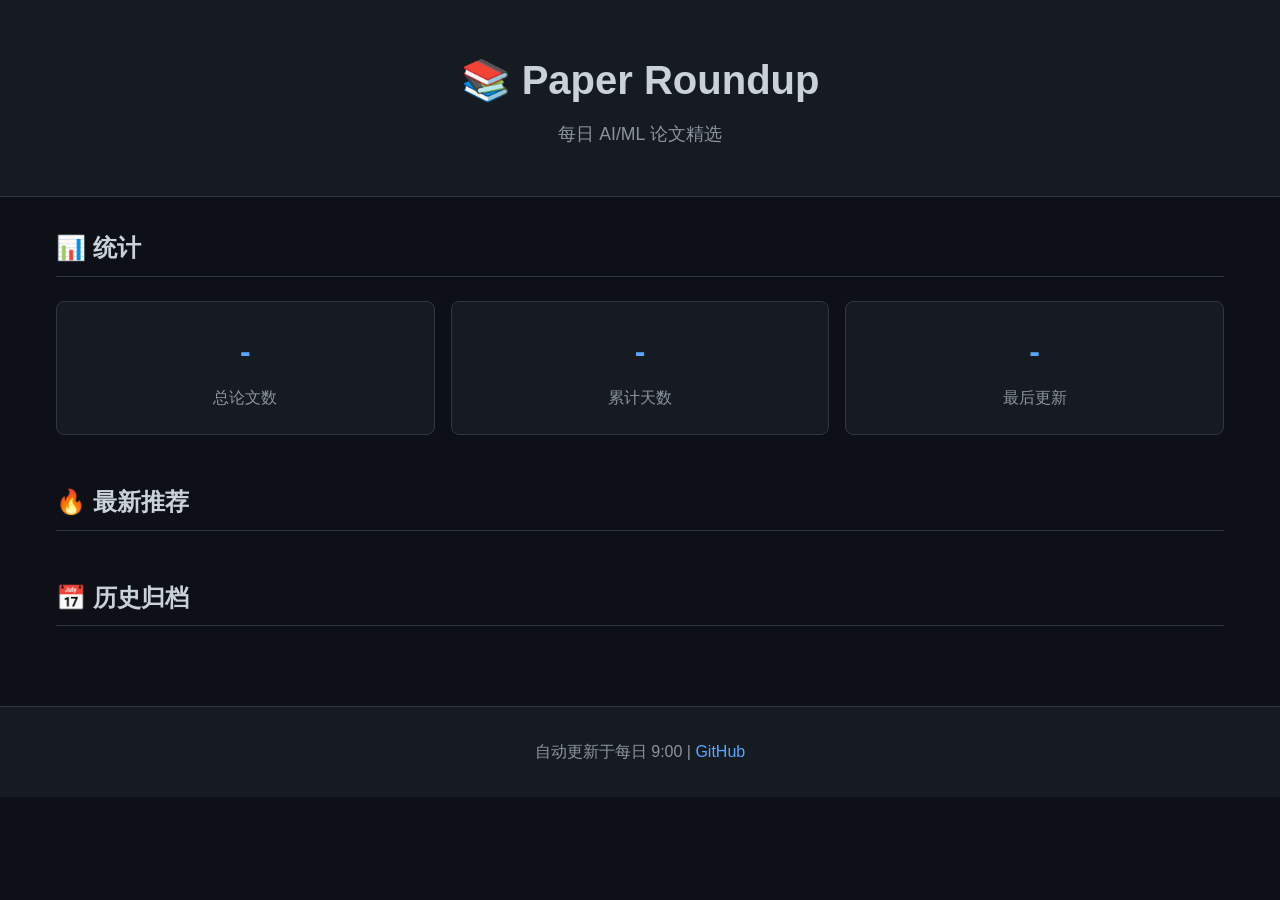
==== docs/index.html @ f97d7660 "Restructure: add docs/ for GitHub Pages, reorganize data/" ====
<!DOCTYPE html>
<html lang="zh-CN">
<head>
    <meta charset="UTF-8">
    <meta name="viewport" content="width=device-width, initial-scale=1.0">
    <title>Paper Roundup - 每日论文汇总</title>
    <link rel="stylesheet" href="css/style.css">
</head>
<body>
    <header>
        <h1>📚 Paper Roundup</h1>
        <p>每日 AI/ML 论文精选</p>
    </header>

    <main>
        <section class="stats">
            <h2>📊 统计</h2>
            <div class="stat-cards" id="stats-container">
                <div class="stat-card">
                    <span class="stat-number" id="total-papers">-</span>
                    <span class="stat-label">总论文数</span>
                </div>
                <div class="stat-card">
                    <span class="stat-number" id="total-days">-</span>
                    <span class="stat-label">累计天数</span>
                </div>
                <div class="stat-card">
                    <span class="stat-number" id="last-update">-</span>
                    <span class="stat-label">最后更新</span>
                </div>
            </div>
        </section>

        <section class="latest">
            <h2>🔥 最新推荐</h2>
            <div id="latest-papers"></div>
        </section>

        <section class="archive">
            <h2>📅 历史归档</h2>
            <div id="archive-list"></div>
        </section>
    </main>

    <footer>
        <p>自动更新于每日 9:00 | <a href="https://github.com/zooblastlbz/paper-roundup">GitHub</a></p>
    </footer>

    <script src="js/app.js"></script>
</body>
</html>
---- docs/css/style.css ----
:root {
    --bg-primary: #0d1117;
    --bg-secondary: #161b22;
    --bg-tertiary: #21262d;
    --text-primary: #c9d1d9;
    --text-secondary: #8b949e;
    --accent: #58a6ff;
    --accent-hot: #f85149;
    --border: #30363d;
    --radius: 8px;
}

* {
    margin: 0;
    padding: 0;
    box-sizing: border-box;
}

body {
    font-family: -apple-system, BlinkMacSystemFont, 'Segoe UI', 'Noto Sans', Helvetica, Arial, sans-serif;
    background: var(--bg-primary);
    color: var(--text-primary);
    line-height: 1.6;
    min-height: 100vh;
}

header {
    background: var(--bg-secondary);
    padding: 3rem 1rem;
    text-align: center;
    border-bottom: 1px solid var(--border);
}

header h1 {
    font-size: 2.5rem;
    margin-bottom: 0.5rem;
}

header p {
    color: var(--text-secondary);
    font-size: 1.1rem;
}

main {
    max-width: 1200px;
    margin: 0 auto;
    padding: 2rem 1rem;
}

section {
    margin-bottom: 3rem;
}

section h2 {
    font-size: 1.5rem;
    margin-bottom: 1.5rem;
    padding-bottom: 0.5rem;
    border-bottom: 1px solid var(--border);
}

/* Stats */
.stat-cards {
    display: grid;
    grid-template-columns: repeat(auto-fit, minmax(150px, 1fr));
    gap: 1rem;
}

.stat-card {
    background: var(--bg-secondary);
    border: 1px solid var(--border);
    border-radius: var(--radius);
    padding: 1.5rem;
    text-align: center;
}

.stat-number {
    display: block;
    font-size: 2rem;
    font-weight: bold;
    color: var(--accent);
}

.stat-label {
    display: block;
    color: var(--text-secondary);
    margin-top: 0.5rem;
}

/* Paper Cards */
.paper-card {
    background: var(--bg-secondary);
    border: 1px solid var(--border);
    border-radius: var(--radius);
    padding: 1.5rem;
    margin-bottom: 1rem;
    transition: transform 0.2s, border-color 0.2s;
}

.paper-card:hover {
    transform: translateY(-2px);
    border-color: var(--accent);
}

.paper-card.hot {
    border-left: 4px solid var(--accent-hot);
}

.paper-header {
    display: flex;
    justify-content: space-between;
    align-items: flex-start;
    margin-bottom: 1rem;
}

.paper-title {
    font-size: 1.2rem;
    font-weight: 600;
    color: var(--accent);
    text-decoration: none;
    flex: 1;
}

.paper-title:hover {
    text-decoration: underline;
}

.paper-badges {
    display: flex;
    gap: 0.5rem;
    flex-wrap: wrap;
}

.badge {
    background: var(--bg-tertiary);
    color: var(--text-secondary);
    padding: 0.25rem 0.5rem;
    border-radius: 4px;
    font-size: 0.75rem;
}

.badge.hot {
    background: var(--accent-hot);
    color: white;
}

.badge.category {
    background: var(--accent);
    color: var(--bg-primary);
}

.paper-meta {
    color: var(--text-secondary);
    font-size: 0.9rem;
    margin-bottom: 0.75rem;
}

.paper-summary {
    color: var(--text-primary);
    line-height: 1.7;
}

.paper-keywords {
    margin-top: 1rem;
    display: flex;
    flex-wrap: wrap;
    gap: 0.5rem;
}

.keyword {
    background: var(--bg-tertiary);
    color: var(--text-secondary);
    padding: 0.2rem 0.5rem;
    border-radius: 4px;
    font-size: 0.8rem;
}

/* Archive List */
.archive-item {
    background: var(--bg-secondary);
    border: 1px solid var(--border);
    border-radius: var(--radius);
    padding: 1rem 1.5rem;
    margin-bottom: 0.75rem;
    display: flex;
    justify-content: space-between;
    align-items: center;
}

.archive-item:hover {
    border-color: var(--accent);
}

.archive-date {
    font-weight: 600;
    color: var(--accent);
}

.archive-count {
    color: var(--text-secondary);
    font-size: 0.9rem;
}

/* Loading */
.loading {
    text-align: center;
    padding: 3rem;
    color: var(--text-secondary);
}

/* Footer */
footer {
    background: var(--bg-secondary);
    border-top: 1px solid var(--border);
    padding: 2rem;
    text-align: center;
    color: var(--text-secondary);
}

footer a {
    color: var(--accent);
    text-decoration: none;
}

footer a:hover {
    text-decoration: underline;
}

/* Responsive */
@media (max-width: 768px) {
    header h1 {
        font-size: 1.8rem;
    }
    
    .paper-header {
        flex-direction: column;
    }
    
    .paper-badges {
        margin-top: 0.5rem;
    }
}
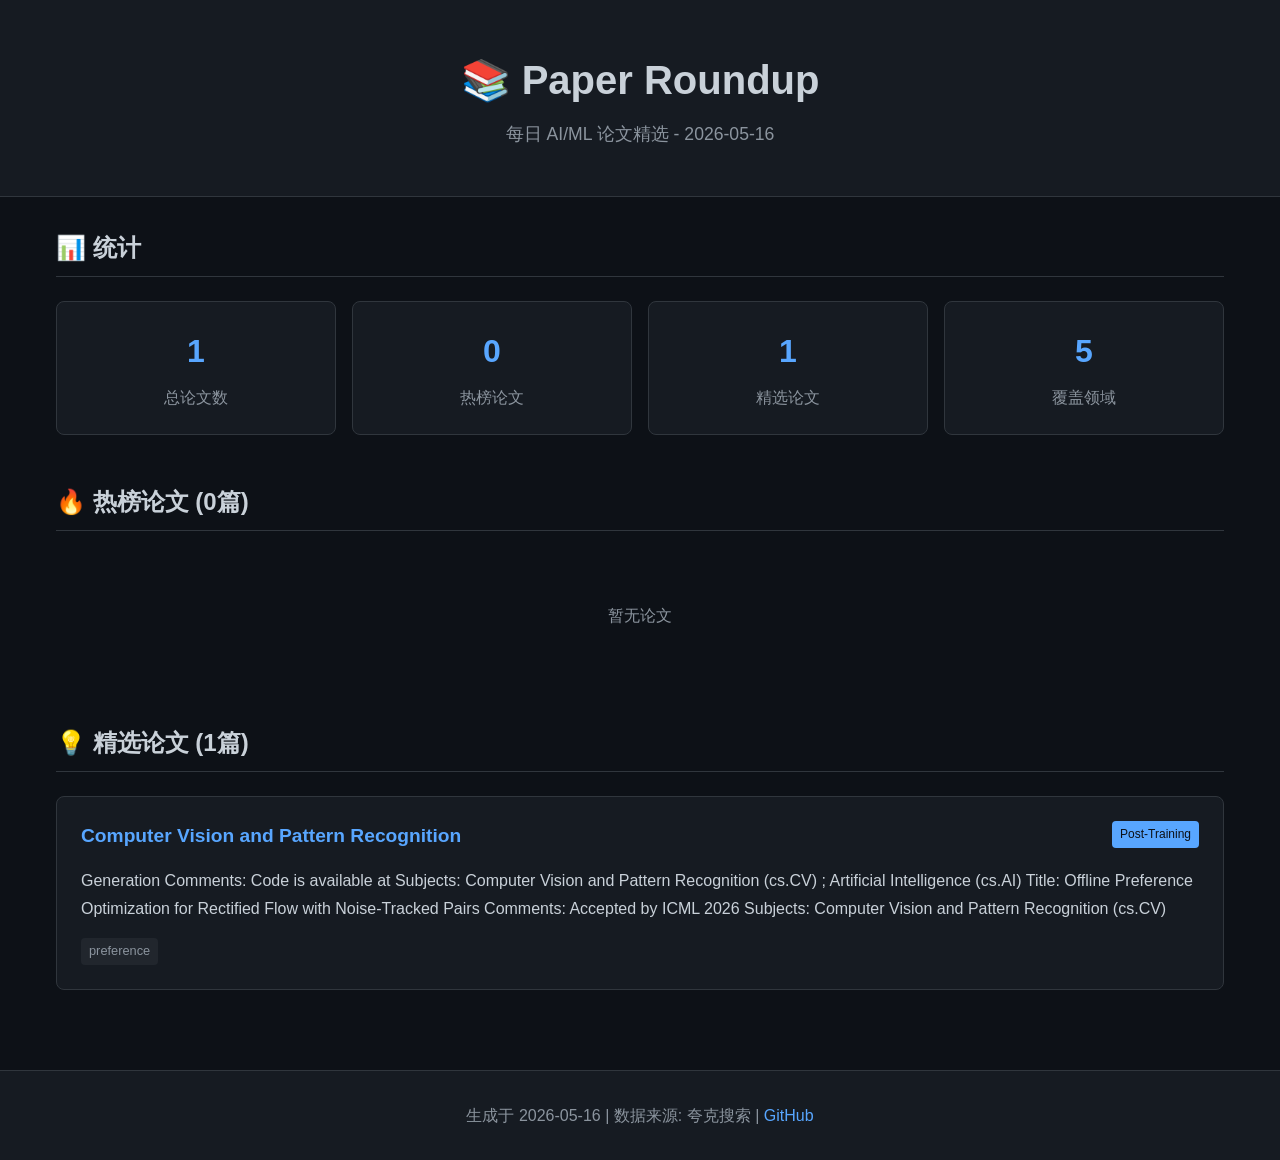
==== commit f3de73d3: "Daily update: 2026-05-16" ====
--- a/docs/index.html
+++ b/docs/index.html
@@ -3,49 +3,67 @@
 <head>
     <meta charset="UTF-8">
     <meta name="viewport" content="width=device-width, initial-scale=1.0">
-    <title>Paper Roundup - 每日论文汇总</title>
+    <title>Paper Roundup - 2026-05-16</title>
     <link rel="stylesheet" href="css/style.css">
 </head>
 <body>
     <header>
         <h1>📚 Paper Roundup</h1>
-        <p>每日 AI/ML 论文精选</p>
+        <p>每日 AI/ML 论文精选 - 2026-05-16</p>
     </header>
 
     <main>
         <section class="stats">
             <h2>📊 统计</h2>
-            <div class="stat-cards" id="stats-container">
+            <div class="stat-cards">
                 <div class="stat-card">
-                    <span class="stat-number" id="total-papers">-</span>
+                    <span class="stat-number">1</span>
                     <span class="stat-label">总论文数</span>
                 </div>
                 <div class="stat-card">
-                    <span class="stat-number" id="total-days">-</span>
-                    <span class="stat-label">累计天数</span>
+                    <span class="stat-number">0</span>
+                    <span class="stat-label">热榜论文</span>
                 </div>
                 <div class="stat-card">
-                    <span class="stat-number" id="last-update">-</span>
-                    <span class="stat-label">最后更新</span>
+                    <span class="stat-number">1</span>
+                    <span class="stat-label">精选论文</span>
+                </div>
+                <div class="stat-card">
+                    <span class="stat-number">5</span>
+                    <span class="stat-label">覆盖领域</span>
                 </div>
             </div>
         </section>
 
         <section class="latest">
-            <h2>🔥 最新推荐</h2>
-            <div id="latest-papers"></div>
+            <h2>🔥 热榜论文 (0篇)</h2>
+            <div><p class="loading">暂无论文</p></div>
         </section>
 
-        <section class="archive">
-            <h2>📅 历史归档</h2>
-            <div id="archive-list"></div>
+        <section class="latest">
+            <h2>💡 精选论文 (1篇)</h2>
+            <div>
+        <div class="paper-card ">
+            <div class="paper-header">
+                <a href="https://arxiv.org/list/cs.CV/recent?show=2000&amp;skip=167" target="_blank" class="paper-title">Computer Vision and Pattern Recognition</a>
+                <div class="paper-badges"><span class="badge category">Post-Training</span></div>
+            </div>
+            <div class="paper-meta"></div>
+            <div class="paper-summary">Generation 
+Comments:  Code is available at  
+Subjects: Computer Vision and Pattern Recognition (cs.CV) ; Artificial Intelligence (cs.AI) 
+Title:  Offline Preference
+Optimization for Rectified Flow with Noise-Tracked Pairs 
+Comments:  Accepted by ICML 2026 
+Subjects: Computer Vision and Pattern Recognition (cs.CV)</div>
+            <div class="paper-keywords"><span class="keyword">preference</span></div>
+        </div>
+        </div>
         </section>
     </main>
 
     <footer>
-        <p>自动更新于每日 9:00 | <a href="https://github.com/zooblastlbz/paper-roundup">GitHub</a></p>
+        <p>生成于 2026-05-16 | 数据来源: 夸克搜索 | <a href="https://github.com/zooblastlbz/paper-roundup">GitHub</a></p>
     </footer>
-
-    <script src="js/app.js"></script>
 </body>
-</html>
+</html>
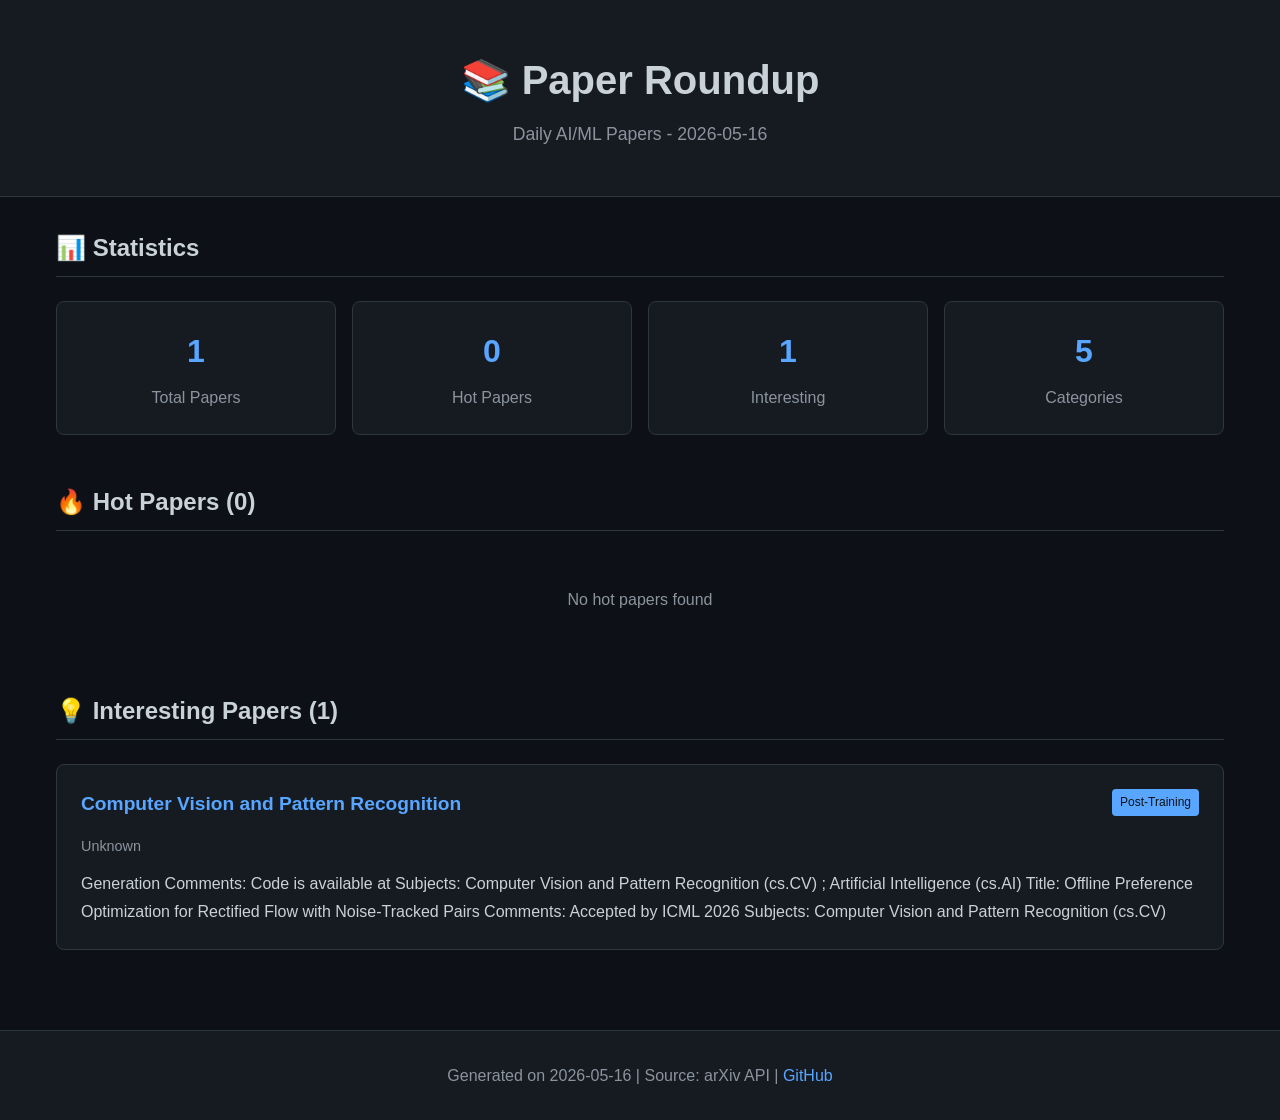
==== commit 1ad26746: "Daily update: 2026-05-16" ====
--- a/docs/index.html
+++ b/docs/index.html
@@ -1,54 +1,179 @@
 <!DOCTYPE html>
-<html lang="zh-CN">
+<html lang="en">
 <head>
     <meta charset="UTF-8">
     <meta name="viewport" content="width=device-width, initial-scale=1.0">
     <title>Paper Roundup - 2026-05-16</title>
-    <link rel="stylesheet" href="css/style.css">
+    <style>
+:root {
+    --bg-primary: #0d1117;
+    --bg-secondary: #161b22;
+    --bg-tertiary: #21262d;
+    --text-primary: #c9d1d9;
+    --text-secondary: #8b949e;
+    --accent: #58a6ff;
+    --accent-hot: #f85149;
+    --border: #30363d;
+    --radius: 8px;
+}
+* { margin: 0; padding: 0; box-sizing: border-box; }
+body {
+    font-family: -apple-system, BlinkMacSystemFont, 'Segoe UI', 'Noto Sans', Helvetica, Arial, sans-serif;
+    background: var(--bg-primary);
+    color: var(--text-primary);
+    line-height: 1.6;
+    min-height: 100vh;
+}
+header {
+    background: var(--bg-secondary);
+    padding: 3rem 1rem;
+    text-align: center;
+    border-bottom: 1px solid var(--border);
+}
+header h1 { font-size: 2.5rem; margin-bottom: 0.5rem; }
+header p { color: var(--text-secondary); font-size: 1.1rem; }
+main { max-width: 1200px; margin: 0 auto; padding: 2rem 1rem; }
+section { margin-bottom: 3rem; }
+section h2 {
+    font-size: 1.5rem;
+    margin-bottom: 1.5rem;
+    padding-bottom: 0.5rem;
+    border-bottom: 1px solid var(--border);
+}
+.stat-cards {
+    display: grid;
+    grid-template-columns: repeat(auto-fit, minmax(150px, 1fr));
+    gap: 1rem;
+}
+.stat-card {
+    background: var(--bg-secondary);
+    border: 1px solid var(--border);
+    border-radius: var(--radius);
+    padding: 1.5rem;
+    text-align: center;
+}
+.stat-number { display: block; font-size: 2rem; font-weight: bold; color: var(--accent); }
+.stat-label { display: block; color: var(--text-secondary); margin-top: 0.5rem; }
+.paper-card {
+    background: var(--bg-secondary);
+    border: 1px solid var(--border);
+    border-radius: var(--radius);
+    padding: 1.5rem;
+    margin-bottom: 1rem;
+    transition: transform 0.2s, border-color 0.2s;
+}
+.paper-card:hover { transform: translateY(-2px); border-color: var(--accent); }
+.paper-card.hot { border-left: 4px solid var(--accent-hot); }
+.paper-header {
+    display: flex;
+    justify-content: space-between;
+    align-items: flex-start;
+    margin-bottom: 1rem;
+    gap: 1rem;
+}
+.paper-title {
+    font-size: 1.2rem;
+    font-weight: 600;
+    color: var(--accent);
+    text-decoration: none;
+    flex: 1;
+}
+.paper-title:hover { text-decoration: underline; }
+.paper-badges { display: flex; gap: 0.5rem; flex-wrap: wrap; }
+.badge {
+    background: var(--bg-tertiary);
+    color: var(--text-secondary);
+    padding: 0.25rem 0.5rem;
+    border-radius: 4px;
+    font-size: 0.75rem;
+}
+.badge.hot { background: var(--accent-hot); color: white; }
+.badge.category { background: var(--accent); color: var(--bg-primary); }
+.paper-meta {
+    color: var(--text-secondary);
+    font-size: 0.9rem;
+    margin-bottom: 0.75rem;
+}
+.paper-summary {
+    color: var(--text-primary);
+    line-height: 1.7;
+}
+.paper-keywords {
+    margin-top: 1rem;
+    display: flex;
+    flex-wrap: wrap;
+    gap: 0.5rem;
+}
+.keyword {
+    background: var(--bg-tertiary);
+    color: var(--text-secondary);
+    padding: 0.2rem 0.5rem;
+    border-radius: 4px;
+    font-size: 0.8rem;
+}
+footer {
+    background: var(--bg-secondary);
+    border-top: 1px solid var(--border);
+    padding: 2rem;
+    text-align: center;
+    color: var(--text-secondary);
+}
+footer a { color: var(--accent); text-decoration: none; }
+footer a:hover { text-decoration: underline; }
+@media (max-width: 768px) {
+    header h1 { font-size: 1.8rem; }
+    .paper-header { flex-direction: column; }
+    .paper-badges { margin-top: 0.5rem; }
+}
+</style>
 </head>
 <body>
     <header>
         <h1>📚 Paper Roundup</h1>
-        <p>每日 AI/ML 论文精选 - 2026-05-16</p>
+        <p>Daily AI/ML Papers - 2026-05-16</p>
     </header>
 
     <main>
         <section class="stats">
-            <h2>📊 统计</h2>
+            <h2>📊 Statistics</h2>
             <div class="stat-cards">
                 <div class="stat-card">
                     <span class="stat-number">1</span>
-                    <span class="stat-label">总论文数</span>
+                    <span class="stat-label">Total Papers</span>
                 </div>
                 <div class="stat-card">
                     <span class="stat-number">0</span>
-                    <span class="stat-label">热榜论文</span>
+                    <span class="stat-label">Hot Papers</span>
                 </div>
                 <div class="stat-card">
                     <span class="stat-number">1</span>
-                    <span class="stat-label">精选论文</span>
+                    <span class="stat-label">Interesting</span>
                 </div>
                 <div class="stat-card">
                     <span class="stat-number">5</span>
-                    <span class="stat-label">覆盖领域</span>
+                    <span class="stat-label">Categories</span>
                 </div>
             </div>
         </section>
 
-        <section class="latest">
-            <h2>🔥 热榜论文 (0篇)</h2>
-            <div><p class="loading">暂无论文</p></div>
+        <section>
+            <h2>🔥 Hot Papers (0)</h2>
+            <div><p style="color:var(--text-secondary);padding:2rem;text-align:center;">No hot papers found</p></div>
         </section>
 
-        <section class="latest">
-            <h2>💡 精选论文 (1篇)</h2>
+        <section>
+            <h2>💡 Interesting Papers (1)</h2>
             <div>
         <div class="paper-card ">
             <div class="paper-header">
                 <a href="https://arxiv.org/list/cs.CV/recent?show=2000&amp;skip=167" target="_blank" class="paper-title">Computer Vision and Pattern Recognition</a>
                 <div class="paper-badges"><span class="badge category">Post-Training</span></div>
             </div>
-            <div class="paper-meta"></div>
+            <div class="paper-meta">
+                
+                Unknown
+                
+            </div>
             <div class="paper-summary">Generation 
 Comments:  Code is available at  
 Subjects: Computer Vision and Pattern Recognition (cs.CV) ; Artificial Intelligence (cs.AI) 
@@ -56,14 +181,14 @@
 Optimization for Rectified Flow with Noise-Tracked Pairs 
 Comments:  Accepted by ICML 2026 
 Subjects: Computer Vision and Pattern Recognition (cs.CV)</div>
-            <div class="paper-keywords"><span class="keyword">preference</span></div>
+            
         </div>
         </div>
         </section>
     </main>
 
     <footer>
-        <p>生成于 2026-05-16 | 数据来源: 夸克搜索 | <a href="https://github.com/zooblastlbz/paper-roundup">GitHub</a></p>
+        <p>Generated on 2026-05-16 | Source: arXiv API | <a href="https://github.com/zooblastlbz/paper-roundup">GitHub</a></p>
     </footer>
 </body>
 </html>
